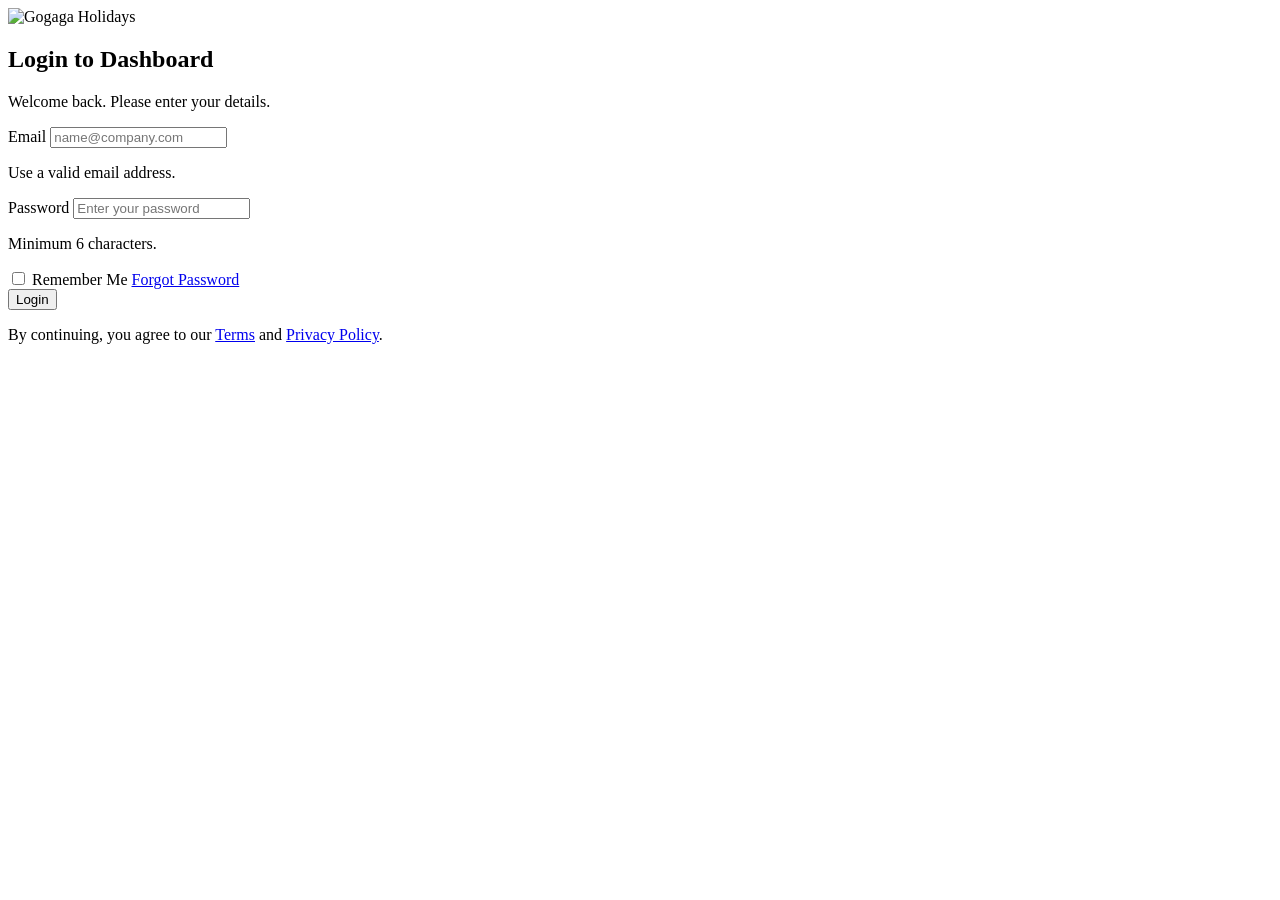
==== login.html @ 2ec3807f "Add files via upload" ====
<!doctype html>
<html lang="en">
  <head>
    <meta charset="utf-8" />
    <meta name="viewport" content="width=device-width, initial-scale=1" />
    <title>Gogaga Holidays | Login</title>
    <meta name="description" content="Login to Holiday Package Booking System dashboard." />
    <link rel="preconnect" href="https://fonts.googleapis.com" />
    <link rel="preconnect" href="https://fonts.gstatic.com" crossorigin />
    <link
      href="https://fonts.googleapis.com/css2?family=Inter:wght@400;500;600;700&display=swap"
      rel="stylesheet"
    />
    <link rel="stylesheet" href="./css/style.css" />
  </head>
  <body class="page page--auth">
    <main class="auth">
      <section class="auth__card" aria-label="Login">
        <div class="auth__brand">
          <img class="brand__logo" src="./assets/logo.png" alt="Gogaga Holidays" />
        </div>

        <header class="auth__header">
          <h1 class="auth__title">Login to Dashboard</h1>
          <p class="auth__subtitle">Welcome back. Please enter your details.</p>
        </header>

        <form class="form" id="loginForm" novalidate>
          <div class="form__field">
            <label class="form__label" for="email">Email</label>
            <input
              class="form__input"
              id="email"
              name="email"
              type="email"
              placeholder="name@company.com"
              autocomplete="email"
              required
            />
            <p class="form__hint" id="emailHint">Use a valid email address.</p>
          </div>

          <div class="form__field">
            <label class="form__label" for="password">Password</label>
            <input
              class="form__input"
              id="password"
              name="password"
              type="password"
              placeholder="Enter your password"
              autocomplete="current-password"
              minlength="6"
              required
            />
            <p class="form__hint">Minimum 6 characters.</p>
          </div>

          <div class="form__row">
            <label class="check">
              <input class="check__input" type="checkbox" id="rememberMe" />
              <span class="check__box" aria-hidden="true"></span>
              <span class="check__label">Remember Me</span>
            </label>

            <a class="link link--muted" href="#" aria-label="Forgot password">Forgot Password</a>
          </div>

          <button class="btn btn--primary btn--block" type="submit">Login</button>

          <p class="auth__fineprint">
            By continuing, you agree to our <a class="link" href="#">Terms</a> and
            <a class="link" href="#">Privacy Policy</a>.
          </p>
        </form>
      </section>
    </main>

    <script src="./js/script.js" defer></script>
  </body>
</html>
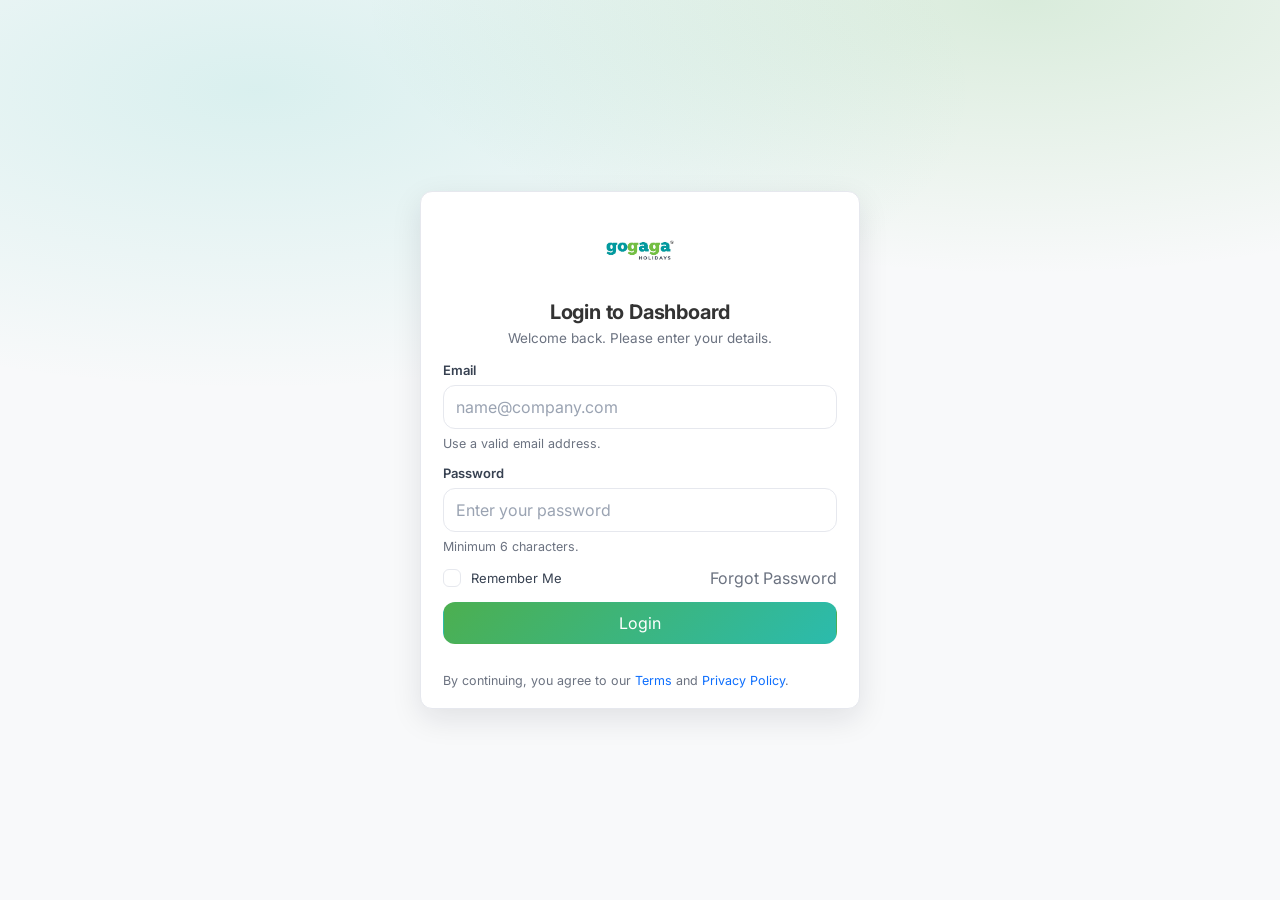
==== commit f7a381e9: "Add files via upload" ====
--- a/login.html
+++ b/login.html
@@ -1,80 +1,65 @@
-<!doctype html>
-<html lang="en">
-  <head>
-    <meta charset="utf-8" />
-    <meta name="viewport" content="width=device-width, initial-scale=1" />
-    <title>Gogaga Holidays | Login</title>
-    <meta name="description" content="Login to Holiday Package Booking System dashboard." />
-    <link rel="preconnect" href="https://fonts.googleapis.com" />
-    <link rel="preconnect" href="https://fonts.gstatic.com" crossorigin />
-    <link
-      href="https://fonts.googleapis.com/css2?family=Inter:wght@400;500;600;700&display=swap"
-      rel="stylesheet"
-    />
-    <link rel="stylesheet" href="./css/style.css" />
-  </head>
-  <body class="page page--auth">
-    <main class="auth">
-      <section class="auth__card" aria-label="Login">
-        <div class="auth__brand">
-          <img class="brand__logo" src="./assets/logo.png" alt="Gogaga Holidays" />
-        </div>
+<!doctype html> 
+<html lang="en"> 
+<head> 
+<meta charset="utf-8" /> 
+<meta name="viewport" content="width=device-width, initial-scale=1" /> 
+<title>Gogaga Holidays | Login</title> 
+<meta name="description" content="Login to Holiday Package Booking System dashboard." /> 
+<link rel="preconnect" href="https://fonts.googleapis.com" /> 
+<link rel="preconnect" href="https://fonts.gstatic.com" crossorigin /> 
+<link href="https://fonts.googleapis.com/css2?family=Inter:wght@400;500;600;700&display=swap" rel="stylesheet" /> 
+<link rel="stylesheet" href="./css/style.css" /> 
+</head> 
 
-        <header class="auth__header">
-          <h1 class="auth__title">Login to Dashboard</h1>
-          <p class="auth__subtitle">Welcome back. Please enter your details.</p>
-        </header>
+<body class="page page--auth"> 
+<main class="auth"> 
+<section class="auth__card" aria-label="Login"> 
 
-        <form class="form" id="loginForm" novalidate>
-          <div class="form__field">
-            <label class="form__label" for="email">Email</label>
-            <input
-              class="form__input"
-              id="email"
-              name="email"
-              type="email"
-              placeholder="name@company.com"
-              autocomplete="email"
-              required
-            />
-            <p class="form__hint" id="emailHint">Use a valid email address.</p>
-          </div>
+<div class="auth__brand"> 
+<img class="brand__logo" src="./assets/logo.png" alt="Gogaga Holidays" /> 
+</div> 
 
-          <div class="form__field">
-            <label class="form__label" for="password">Password</label>
-            <input
-              class="form__input"
-              id="password"
-              name="password"
-              type="password"
-              placeholder="Enter your password"
-              autocomplete="current-password"
-              minlength="6"
-              required
-            />
-            <p class="form__hint">Minimum 6 characters.</p>
-          </div>
+<header class="auth__header"> 
+<h1 class="auth__title">Login to Dashboard</h1> 
+<p class="auth__subtitle">Welcome back. Please enter your details.</p> 
+</header> 
 
-          <div class="form__row">
-            <label class="check">
-              <input class="check__input" type="checkbox" id="rememberMe" />
-              <span class="check__box" aria-hidden="true"></span>
-              <span class="check__label">Remember Me</span>
-            </label>
+<form class="form" id="loginForm" novalidate> 
 
-            <a class="link link--muted" href="#" aria-label="Forgot password">Forgot Password</a>
-          </div>
+<div class="form__field"> 
+<label class="form__label" for="email">Email</label> 
+<input class="form__input" id="email" name="email" type="email" placeholder="name@company.com" autocomplete="email" required /> 
+<p class="form__hint" id="emailHint">Use a valid email address.</p> 
+</div> 
 
-          <button class="btn btn--primary btn--block" type="submit">Login</button>
+<div class="form__field"> 
+<label class="form__label" for="password">Password</label> 
+<input class="form__input" id="password" name="password" type="password" placeholder="Enter your password" autocomplete="current-password" minlength="6" required /> 
+<p class="form__hint">Minimum 6 characters.</p> 
+</div> 
 
-          <p class="auth__fineprint">
-            By continuing, you agree to our <a class="link" href="#">Terms</a> and
-            <a class="link" href="#">Privacy Policy</a>.
-          </p>
-        </form>
-      </section>
-    </main>
+<div class="form__row"> 
+<label class="check"> 
+<input class="check__input" type="checkbox" id="rememberMe" /> 
+<span class="check__box" aria-hidden="true"></span> 
+<span class="check__label">Remember Me</span> 
+</label> 
 
-    <script src="./js/script.js" defer></script>
-  </body>
-</html>
+<a class="link link--muted" href="#" aria-label="Forgot password">Forgot Password</a> 
+</div> 
+
+<button class="btn btn--primary btn--block" type="submit">Login</button> 
+
+<p class="auth__fineprint"> 
+By continuing, you agree to our <a class="link" href="#">Terms</a> and 
+<a class="link" href="#">Privacy Policy</a>. 
+</p> 
+
+</form> 
+</section> 
+</main> 
+
+<script src="./js/script.js" defer></script> 
+
+</body> 
+</html>
--- a/css/style.css
+++ b/css/style.css
@@ -0,0 +1,940 @@
+:root{
+  --primary:#4CAF50;
+  --teal:#2BBBAD;
+  --bg:#F8F9FA;
+  --text:#333333;
+  --accent:#0D6EFD;
+  --danger:#DC3545;
+  --card:#ffffff;
+  --muted:#6B7280;
+  --border:#E6E8EE;
+  --shadow:0 10px 30px rgba(17,24,39,.10);
+  --shadow-sm:0 8px 20px rgba(17,24,39,.08);
+  --radius:12px;
+  --radius-sm:10px;
+  --ring:0 0 0 3px rgba(13,110,253,.18);
+}
+
+*{box-sizing:border-box}
+html,body{height:100%}
+body{
+  margin:0;
+  font-family:Inter,system-ui,-apple-system,Segoe UI,Roboto,Arial,sans-serif;
+  color:var(--text);
+  background:var(--bg);
+}
+
+img{max-width:100%;display:block}
+button,input,select{font:inherit}
+
+.skip-link{
+  position:absolute;
+  left:-999px;
+  top:10px;
+  background:var(--card);
+  padding:10px 12px;
+  border-radius:10px;
+  box-shadow:var(--shadow-sm);
+  border:1px solid var(--border);
+  z-index:9999;
+}
+.skip-link:focus{left:12px;outline:none;box-shadow:var(--shadow-sm),var(--ring)}
+
+/* Utilities */
+.link{color:var(--accent);text-decoration:none}
+.link:hover{text-decoration:underline}
+.link--muted{color:var(--muted)}
+.badge{
+  position:absolute;
+  right:10px;
+  top:10px;
+  width:8px;
+  height:8px;
+  border-radius:99px;
+  background:var(--danger);
+  box-shadow:0 0 0 2px var(--bg);
+}
+
+/* Buttons */
+.btn{
+  border:1px solid transparent;
+  background:var(--card);
+  color:var(--text);
+  padding:10px 14px;
+  border-radius:12px;
+  cursor:pointer;
+  transition:transform .15s ease,box-shadow .3s ease,background .3s ease,border-color .3s ease;
+  box-shadow:none;
+}
+.btn[disabled]{opacity:.65;cursor:not-allowed;transform:none}
+.btn__text{display:inline-block}
+.spinner{
+  display:none;
+  width:16px;height:16px;
+  border-radius:999px;
+  border:2px solid rgba(255,255,255,.45);
+  border-top-color:#fff;
+  margin-left:10px;
+  animation:spin .8s linear infinite;
+}
+.btn.is-loading .spinner{display:inline-block}
+.btn.is-loading .btn__text{opacity:.9}
+@keyframes spin{to{transform:rotate(360deg)}}
+.btn:active{transform:translateY(1px)}
+.btn:focus{outline:none;box-shadow:var(--ring)}
+.btn--block{width:100%}
+.btn--primary{background:linear-gradient(135deg,var(--primary),var(--teal));color:#fff}
+.btn--primary:hover{box-shadow:0 12px 28px rgba(76,175,80,.20)}
+.btn--accent{background:var(--accent);color:#fff}
+.btn--accent:hover{box-shadow:0 12px 28px rgba(13,110,253,.20)}
+.btn--search{
+  width:44px;
+  height:44px;
+  padding:0;
+  display:grid;
+  place-items:center;
+}
+
+.icon-btn{
+  position:relative;
+  width:42px;
+  height:42px;
+  border-radius:12px;
+  border:1px solid var(--border);
+  background:var(--card);
+  cursor:pointer;
+  display:grid;
+  place-items:center;
+  transition:background .3s ease,box-shadow .3s ease,transform .15s ease;
+}
+.icon-btn:hover{background:#F2F4F7;box-shadow:var(--shadow-sm)}
+.icon-btn:active{transform:translateY(1px)}
+.icon-btn:focus{outline:none;box-shadow:var(--ring)}
+
+/* Brand */
+.brand__logo{
+  height:56px;
+  width:auto;
+  max-width:100%;
+  object-fit:contain;
+}
+.brand--sidebar{
+  display:flex;
+  align-items:center;
+  gap:10px;
+  min-width:0;
+  justify-content:center;
+  width:100%;
+}
+.brand--sidebar .brand__logo{height:80px}
+.auth__brand .brand__logo{height:72px}
+
+/* Auth */
+.page--auth{
+  background:
+    radial-gradient(1200px 500px at 20% 10%, rgba(43,187,173,.15), transparent 60%),
+    radial-gradient(1200px 500px at 80% 0%, rgba(76,175,80,.18), transparent 55%),
+    var(--bg);
+}
+.auth{
+  min-height:100vh;
+  display:grid;
+  place-items:center;
+  padding:28px 16px;
+}
+.auth__card{
+  width:min(440px,100%);
+  background:var(--card);
+  border:1px solid var(--border);
+  border-radius:var(--radius);
+  padding:22px 22px 18px;
+  box-shadow:var(--shadow);
+}
+.auth__brand{
+  display:flex;
+  justify-content:center;
+  margin-bottom:14px;
+}
+.auth__header{text-align:center;margin-bottom:16px}
+.auth__title{margin:0;font-size:20px;letter-spacing:-.01em}
+.auth__subtitle{margin:6px 0 0;color:var(--muted);font-size:13.5px}
+.auth__fineprint{margin:14px 0 0;color:var(--muted);font-size:12.5px;line-height:1.45}
+
+/* Forms */
+.form{display:grid;gap:14px}
+.form--compact{gap:12px}
+.form__field{display:grid;gap:7px}
+.form__label{font-size:13px;color:#374151;font-weight:600}
+.form__input{
+  width:100%;
+  padding:11px 12px;
+  border-radius:12px;
+  border:1px solid var(--border);
+  background:#fff;
+  transition:border-color .3s ease,box-shadow .3s ease,transform .15s ease;
+}
+.form__input::placeholder{color:#9AA3B2}
+.form__input:focus{
+  outline:none;
+  border-color:rgba(13,110,253,.55);
+  box-shadow:var(--ring);
+}
+.form__hint{margin:0;color:var(--muted);font-size:12.5px}
+.form__row{
+  display:flex;
+  justify-content:space-between;
+  align-items:center;
+  gap:10px;
+}
+.check{
+  display:flex;
+  align-items:center;
+  gap:10px;
+  cursor:pointer;
+  user-select:none;
+}
+.check__input{
+  position:absolute;
+  opacity:0;
+  pointer-events:none;
+}
+.check__box{
+  width:18px;
+  height:18px;
+  border-radius:6px;
+  border:1px solid var(--border);
+  background:#fff;
+  display:grid;
+  place-items:center;
+  transition:background .3s ease,border-color .3s ease,box-shadow .3s ease;
+}
+.check__box::after{
+  content:"";
+  width:8px;
+  height:8px;
+  border-radius:3px;
+  background:#fff;
+  transform:scale(0);
+  transition:transform .2s ease;
+}
+.check__input:focus + .check__box{box-shadow:var(--ring)}
+.check__input:checked + .check__box{
+  background:var(--accent);
+  border-color:rgba(13,110,253,.55);
+}
+.check__input:checked + .check__box::after{transform:scale(1)}
+.check__label{font-size:13px;color:#374151}
+.check--small .check__label{font-size:12.5px}
+
+/* Dashboard layout */
+.app{
+  min-height:100vh;
+  display:grid;
+  grid-template-columns:280px 1fr;
+}
+.sidebar{
+  position:sticky;
+  top:0;
+  height:100vh;
+  background:var(--card);
+  border-right:1px solid var(--border);
+  padding:16px 14px;
+  display:flex;
+  flex-direction:column;
+  gap:14px;
+}
+.sidebar__top{
+  position:relative;
+  display:flex;
+  align-items:center;
+  justify-content:center;
+  gap:10px;
+}
+.sidebar__top .brand--sidebar{margin:0 auto}
+.sidebar__close{
+  position:absolute;
+  right:0;
+  top:0;
+  display:none;
+}
+.sidebar__close{display:none}
+.sidebar__nav{
+  display:grid;
+  gap:6px;
+  padding-top:4px;
+}
+.nav-item{
+  display:flex;
+  align-items:center;
+  gap:10px;
+  padding:10px 12px;
+  border-radius:12px;
+  text-decoration:none;
+  color:#111827;
+  border:1px solid transparent;
+  transition:background .3s ease,border-color .3s ease,transform .15s ease;
+}
+.nav-item:hover{background:#F2F4F7;border-color:#EEF0F5}
+.nav-item:active{transform:translateY(1px)}
+.nav-item.is-active{
+  background:linear-gradient(135deg, rgba(76,175,80,.15), rgba(43,187,173,.12));
+  border-color:rgba(43,187,173,.28);
+}
+.nav-item__icon{width:18px;display:inline-grid;place-items:center;opacity:.9}
+.nav-item__label{font-weight:600;font-size:13.5px}
+.sidebar__footer{margin-top:auto}
+.mini-card{
+  border:1px solid var(--border);
+  background:linear-gradient(180deg, #fff, #FBFCFD);
+  border-radius:var(--radius);
+  padding:12px 12px;
+}
+.mini-card__title{margin:0;font-weight:700;font-size:12px;color:#0f172a}
+.mini-card__text{margin:6px 0 0;color:var(--muted);font-size:12.5px;line-height:1.4}
+
+.overlay{
+  display:none;
+  position:fixed;
+  inset:0;
+  background:rgba(17,24,39,.45);
+  backdrop-filter:blur(3px);
+  z-index:40;
+}
+
+.content{
+  display:flex;
+  flex-direction:column;
+  min-width:0;
+}
+.topbar{
+  position:sticky;
+  top:0;
+  z-index:30;
+  background:rgba(248,249,250,.85);
+  backdrop-filter:blur(12px);
+  border-bottom:1px solid rgba(230,232,238,.75);
+  padding:14px 18px;
+  display:flex;
+  align-items:center;
+  justify-content:space-between;
+  gap:14px;
+}
+.topbar__left{display:flex;align-items:center;gap:12px;min-width:0}
+.topbar__title{min-width:0}
+.topbar__heading{margin:0;font-size:16px;letter-spacing:-.01em}
+.topbar__subheading{margin:2px 0 0;color:var(--muted);font-size:12.5px}
+.topbar__right{display:flex;align-items:center;gap:10px}
+.profile{
+  display:flex;
+  align-items:center;
+  gap:10px;
+  padding:6px 10px;
+  border-radius:12px;
+  border:1px solid var(--border);
+  background:var(--card);
+  cursor:pointer;
+  transition:box-shadow .3s ease,background .3s ease;
+}
+.profile:hover{box-shadow:var(--shadow-sm)}
+.profile:focus{outline:none;box-shadow:var(--ring)}
+.avatar{
+  width:34px;
+  height:34px;
+  border-radius:12px;
+  background:linear-gradient(135deg, rgba(13,110,253,.20), rgba(43,187,173,.18));
+  display:grid;
+  place-items:center;
+  font-weight:800;
+  color:#0f172a;
+  font-size:12.5px;
+}
+.profile__meta{line-height:1.1}
+.profile__name{margin:0;font-weight:700;font-size:13px}
+.profile__role{margin:3px 0 0;color:var(--muted);font-size:12px}
+
+.main{
+  padding:18px;
+  display:grid;
+  gap:16px;
+}
+
+/* Cards, Tabs, Filters */
+.card{
+  background:var(--card);
+  border:1px solid var(--border);
+  border-radius:var(--radius);
+  box-shadow:var(--shadow-sm);
+}
+.card--flush{padding:14px}
+
+.tabs{
+  display:flex;
+  gap:10px;
+  padding:8px;
+  background:#F3F5F8;
+  border:1px solid #ECEFF5;
+  border-radius:14px;
+}
+.tabs__tab{
+  flex:0 0 auto;
+  border:1px solid transparent;
+  background:transparent;
+  padding:10px 12px;
+  border-radius:12px;
+  font-weight:700;
+  font-size:13px;
+  color:#0f172a;
+  cursor:pointer;
+  transition:background .3s ease,box-shadow .3s ease,border-color .3s ease;
+}
+.tabs__tab:hover{background:#FFFFFF;border-color:#EEF0F5}
+.tabs__tab:focus{outline:none;box-shadow:var(--ring)}
+.tabs__tab.is-active{
+  background:#0f172a;
+  color:#fff;
+  box-shadow:0 10px 18px rgba(15,23,42,.20);
+}
+
+.subtabs{
+  display:flex;
+  gap:12px;
+  padding:10px 2px 2px;
+}
+.subtabs__tab{
+  border:none;
+  background:transparent;
+  padding:8px 2px;
+  font-weight:700;
+  font-size:13px;
+  color:#0f172a;
+  opacity:.75;
+  cursor:pointer;
+  border-bottom:2px solid transparent;
+  transition:opacity .3s ease,border-color .3s ease,color .3s ease;
+}
+.subtabs__tab:hover{opacity:1}
+.subtabs__tab.is-active{
+  opacity:1;
+  color:var(--accent);
+  border-bottom-color:rgba(13,110,253,.8);
+}
+
+.filters{margin-top:10px}
+.filters__grid{
+  display:grid;
+  grid-template-columns:1fr 1fr 1fr .7fr .7fr 1.2fr 1.35fr auto;
+  gap:12px;
+  align-items:end;
+}
+.field{display:grid;gap:8px;min-width:0}
+.field__label{font-size:12.5px;color:var(--muted);font-weight:700}
+.field__input{
+  width:100%;
+  padding:10px 12px;
+  border-radius:12px;
+  border:1px solid var(--border);
+  background:#fff;
+  transition:border-color .3s ease,box-shadow .3s ease;
+}
+.field__input:focus{outline:none;border-color:rgba(13,110,253,.55);box-shadow:var(--ring)}
+
+.segmented{
+  display:flex;
+  gap:6px;
+  background:#F3F5F8;
+  border:1px solid #ECEFF5;
+  border-radius:14px;
+  padding:6px;
+}
+.segmented__btn{
+  border:1px solid transparent;
+  background:transparent;
+  padding:8px 10px;
+  border-radius:12px;
+  font-weight:800;
+  font-size:12.5px;
+  cursor:pointer;
+  color:#0f172a;
+  transition:background .3s ease,box-shadow .3s ease,border-color .3s ease;
+}
+.segmented__btn:hover{background:#fff;border-color:#EEF0F5}
+.segmented__btn.is-active{
+  background:linear-gradient(135deg, rgba(76,175,80,.18), rgba(43,187,173,.16));
+  border-color:rgba(43,187,173,.28);
+}
+.addon-row{display:flex;gap:12px;flex-wrap:wrap}
+
+/* Notice */
+.notice{
+  display:flex;
+  gap:12px;
+  align-items:flex-start;
+  padding:12px 14px;
+  border-radius:var(--radius);
+  border:1px solid rgba(13,110,253,.20);
+  background:linear-gradient(135deg, rgba(13,110,253,.08), rgba(43,187,173,.06));
+  box-shadow:var(--shadow-sm);
+}
+.notice__icon{
+  width:28px;height:28px;border-radius:10px;
+  display:grid;place-items:center;
+  background:#fff;
+  border:1px solid rgba(13,110,253,.20);
+  font-weight:900;
+  color:var(--accent);
+  flex:0 0 auto;
+}
+.notice__title{margin:0;font-weight:900;font-size:13px}
+.notice__text{margin:4px 0 0;color:var(--muted);font-size:12.5px;line-height:1.35}
+
+/* Results */
+.results{display:grid;gap:14px}
+.summary{
+  position:sticky;
+  top:78px;
+  z-index:20;
+  border:1px solid var(--border);
+  background:rgba(255,255,255,.9);
+  backdrop-filter:blur(10px);
+  border-radius:var(--radius);
+  padding:12px 14px;
+  box-shadow:var(--shadow-sm);
+  display:flex;
+  align-items:center;
+  justify-content:space-between;
+  gap:14px;
+}
+.summary__left{display:flex;align-items:center;gap:14px;min-width:0}
+.summary__divider{width:1px;height:32px;background:var(--border)}
+.summary__item{min-width:0}
+.summary__label{margin:0;color:var(--muted);font-size:12px;font-weight:700}
+.summary__value{margin:4px 0 0;font-size:13.5px;font-weight:600;color:#0f172a;white-space:nowrap;overflow:hidden;text-overflow:ellipsis}
+.summary__right{display:flex;align-items:center;gap:14px}
+.summary__pill{
+  padding:8px 10px;
+  border-radius:999px;
+  background:linear-gradient(135deg, rgba(13,110,253,.14), rgba(43,187,173,.12));
+  border:1px solid rgba(13,110,253,.22);
+  font-weight:800;
+  font-size:12px;
+  color:#0f172a;
+}
+.summary__value--price{color:var(--accent);font-size:16px;font-weight:900}
+
+.results__grid{
+  display:grid;
+  grid-template-columns:1fr 1fr;
+  gap:14px;
+}
+.panel{
+  background:var(--card);
+  border:1px solid var(--border);
+  border-radius:var(--radius);
+  box-shadow:var(--shadow-sm);
+  min-width:0;
+  overflow:hidden;
+}
+.panel__body{padding:12px 14px}
+
+.pageview{display:none}
+.pageview.is-active{display:block}
+
+/* Overview */
+.overview{display:grid;gap:14px}
+.overview__header{display:flex;align-items:flex-end;justify-content:space-between;gap:10px}
+.overview__title{margin:0;font-size:16px;letter-spacing:-.01em}
+.overview__subtitle{margin:4px 0 0;color:var(--muted);font-size:12.5px}
+.overview__grid{
+  display:grid;
+  grid-template-columns:repeat(4, minmax(0, 1fr));
+  gap:12px;
+}
+.stat{
+  border:1px solid #E8ECF3;
+  background:linear-gradient(180deg,#fff,#FCFDFE);
+  border-radius:var(--radius);
+  padding:12px;
+  box-shadow:var(--shadow-sm);
+}
+.stat__k{margin:0;color:var(--muted);font-size:12px;font-weight:900}
+.stat__v{margin:7px 0 0;font-size:18px;font-weight:950;color:#0f172a}
+.stat__sub{margin:5px 0 0;color:var(--muted);font-size:12.5px}
+.overview__split{
+  display:grid;
+  grid-template-columns:1.1fr .9fr;
+  gap:14px;
+}
+.chart{width:100%;height:220px;display:block}
+
+/* Tables / toolbars */
+.toolbar{
+  display:flex;
+  align-items:center;
+  justify-content:space-between;
+  gap:10px;
+  flex-wrap:wrap;
+  margin-bottom:12px;
+}
+.toolbar__left,.toolbar__right{display:flex;gap:10px;align-items:center;flex-wrap:wrap}
+.input{
+  border:1px solid var(--border);
+  border-radius:12px;
+  padding:10px 12px;
+  background:#fff;
+  min-width:220px;
+}
+.select{
+  border:1px solid var(--border);
+  border-radius:12px;
+  padding:10px 12px;
+  background:#fff;
+}
+.table-wrap{
+  border:1px solid var(--border);
+  border-radius:var(--radius);
+  overflow:auto;
+  background:#fff;
+}
+table{border-collapse:collapse;width:100%;min-width:760px}
+th,td{padding:12px 12px;border-bottom:1px solid #EEF0F5;text-align:left;font-size:13px}
+th{color:#0f172a;font-weight:950;background:#FBFCFE;position:sticky;top:0}
+td{color:#111827}
+.row--converted{background:rgba(76,175,80,.07)}
+.tag{
+  display:inline-flex;
+  align-items:center;
+  gap:6px;
+  padding:6px 10px;
+  border-radius:999px;
+  font-size:12px;
+  font-weight:900;
+  border:1px solid #E7EBF2;
+  background:#F6F8FB;
+}
+.tag--new{background:rgba(13,110,253,.10);border-color:rgba(13,110,253,.22)}
+.tag--contacted{background:rgba(43,187,173,.10);border-color:rgba(43,187,173,.22)}
+.tag--converted{background:rgba(76,175,80,.12);border-color:rgba(76,175,80,.22)}
+.tag--lost{background:rgba(220,53,69,.10);border-color:rgba(220,53,69,.20)}
+.actions{display:flex;gap:8px;flex-wrap:wrap}
+.btn--sm{padding:8px 10px;border-radius:10px;font-weight:900;font-size:12.5px}
+
+@media (max-width: 1100px){
+  .overview__grid{grid-template-columns:repeat(2, minmax(0, 1fr))}
+  .overview__split{grid-template-columns:1fr}
+}
+.panel__header{
+  padding:12px 14px;
+  border-bottom:1px solid var(--border);
+  display:flex;
+  align-items:baseline;
+  justify-content:space-between;
+  gap:10px;
+}
+.panel__title{margin:0;font-size:14px;letter-spacing:-.01em}
+.panel__meta{margin:0;color:var(--muted);font-size:12.5px}
+
+.flight-list{
+  padding:12px;
+  display:grid;
+  gap:10px;
+  max-height:calc(100vh - 320px);
+  overflow:auto;
+}
+.flight-card{
+  border:1px solid #E8ECF3;
+  background:linear-gradient(180deg,#fff,#FCFDFE);
+  border-radius:var(--radius);
+  padding:12px;
+  display:grid;
+  gap:10px;
+  transition:transform .15s ease,box-shadow .3s ease,border-color .3s ease;
+  cursor:pointer;
+}
+.flight-card:hover{transform:translateY(-1px);box-shadow:var(--shadow-sm);border-color:rgba(13,110,253,.22)}
+.flight-card.is-selected{
+  border-color:rgba(13,110,253,.45);
+  box-shadow:var(--shadow-sm),0 0 0 3px rgba(13,110,253,.10);
+}
+.flight-card.is-best{
+  border-color:rgba(76,175,80,.45);
+  box-shadow:var(--shadow-sm),0 0 0 3px rgba(76,175,80,.10);
+}
+.flight-card__top{
+  display:flex;
+  align-items:center;
+  justify-content:space-between;
+  gap:10px;
+}
+.airline{
+  display:flex;
+  align-items:center;
+  gap:10px;
+  min-width:0;
+}
+.airline__logo{
+  width:34px;
+  height:34px;
+  border-radius:12px;
+  display:grid;
+  place-items:center;
+  font-weight:900;
+  color:#0f172a;
+  background:linear-gradient(135deg, rgba(76,175,80,.18), rgba(43,187,173,.15));
+  border:1px solid rgba(43,187,173,.25);
+  flex:0 0 auto;
+}
+.airline__name{margin:0;font-weight:900;font-size:13px;white-space:nowrap;overflow:hidden;text-overflow:ellipsis}
+.airline__code{margin:2px 0 0;color:var(--muted);font-size:12px}
+.price{
+  text-align:right;
+  flex:0 0 auto;
+}
+.price__label{margin:0;color:var(--muted);font-size:12px;font-weight:700}
+.price__value{margin:3px 0 0;font-size:16px;font-weight:900;color:#0f172a}
+
+.flight-card__grid{
+  display:grid;
+  grid-template-columns:1fr auto 1fr;
+  align-items:center;
+  gap:10px;
+}
+.time--right{text-align:right}
+.time{
+  display:grid;
+  gap:3px;
+}
+.time__main{font-weight:900;font-size:15px;color:#0f172a}
+.time__sub{color:var(--muted);font-size:12px;font-weight:700}
+.route{
+  display:grid;
+  justify-items:center;
+  gap:4px;
+}
+.route__line{
+  width:100%;
+  height:2px;
+  background:linear-gradient(90deg, rgba(13,110,253,.25), rgba(43,187,173,.25));
+  border-radius:99px;
+  position:relative;
+}
+.route__line::before,
+.route__line::after{
+  content:"";
+  position:absolute;
+  top:50%;
+  width:8px;height:8px;border-radius:99px;
+  background:#fff;border:2px solid rgba(13,110,253,.40);
+  transform:translateY(-50%);
+}
+.route__line::before{left:0}
+.route__line::after{right:0;border-color:rgba(43,187,173,.45)}
+.route__meta{color:var(--muted);font-size:12px;font-weight:700}
+
+.chips{display:flex;flex-wrap:wrap;gap:8px}
+.chip{
+  padding:6px 10px;
+  border-radius:999px;
+  font-size:12px;
+  font-weight:800;
+  border:1px solid #E7EBF2;
+  background:#F6F8FB;
+  color:#0f172a;
+}
+.chip--good{border-color:rgba(76,175,80,.25);background:rgba(76,175,80,.10)}
+.chip--warn{border-color:rgba(13,110,253,.25);background:rgba(13,110,253,.10)}
+
+.flight-card__loading{
+  border:1px dashed #E3E7EF;
+  background:linear-gradient(90deg, #F6F8FB 0%, #FFFFFF 45%, #F6F8FB 90%);
+  background-size:200% 100%;
+  animation:shimmer 1.2s ease-in-out infinite;
+  cursor:default;
+}
+@keyframes shimmer{
+  0%{background-position:180% 0}
+  100%{background-position:-30% 0}
+}
+.flight-empty{
+  border:1px dashed #E3E7EF;
+  background:#FCFDFE;
+  border-radius:var(--radius);
+  padding:14px;
+  color:var(--muted);
+  font-weight:700;
+  font-size:13px;
+}
+
+/* Modals */
+.modal{
+  position:fixed;
+  inset:0;
+  display:none;
+  z-index:80;
+}
+.modal.is-open{display:block}
+.modal__backdrop{
+  position:absolute;
+  inset:0;
+  background:rgba(17,24,39,.55);
+  backdrop-filter:blur(4px);
+}
+.modal__dialog{
+  position:relative;
+  width:min(720px,92vw);
+  margin:clamp(18px, 6vh, 48px) auto;
+  background:var(--card);
+  border:1px solid var(--border);
+  border-radius:var(--radius);
+  box-shadow:var(--shadow);
+  overflow:hidden;
+}
+.modal__header{
+  padding:12px 14px;
+  border-bottom:1px solid var(--border);
+  display:flex;
+  align-items:center;
+  justify-content:space-between;
+  gap:10px;
+}
+.modal__title{margin:0;font-size:15px;letter-spacing:-.01em}
+.modal__body{padding:14px}
+.modal__footer{
+  padding:12px 14px;
+  border-top:1px solid var(--border);
+  display:flex;
+  gap:10px;
+  justify-content:flex-end;
+  flex-wrap:wrap;
+}
+
+.summary-grid{
+  display:grid;
+  grid-template-columns:1fr 1fr;
+  gap:12px;
+}
+.kv{
+  border:1px solid #E8ECF3;
+  border-radius:var(--radius);
+  padding:12px;
+  background:linear-gradient(180deg,#fff,#FCFDFE);
+}
+.kv__k{margin:0;color:var(--muted);font-size:12px;font-weight:800}
+.kv__v{margin:6px 0 0;font-weight:900;color:#0f172a;font-size:13.5px;line-height:1.3}
+.kv__v--price{color:var(--accent);font-size:16px}
+.pill-row{display:flex;gap:8px;flex-wrap:wrap;margin-top:10px}
+
+.pay-methods{
+  display:flex;
+  gap:8px;
+  flex-wrap:wrap;
+  margin-bottom:12px;
+}
+.pay-methods__btn{
+  border:1px solid #E7EBF2;
+  background:#F6F8FB;
+  padding:10px 12px;
+  border-radius:12px;
+  font-weight:900;
+  cursor:pointer;
+  transition:background .3s ease,border-color .3s ease,box-shadow .3s ease;
+}
+.pay-methods__btn:hover{background:#fff}
+.pay-methods__btn.is-active{
+  border-color:rgba(13,110,253,.35);
+  background:rgba(13,110,253,.10);
+}
+.pay-panels{display:grid;gap:10px}
+.pay-panel{display:none}
+.pay-panel.is-active{display:block}
+.pay-hint{
+  border:1px dashed #E3E7EF;
+  background:#FCFDFE;
+  border-radius:var(--radius);
+  padding:12px;
+}
+.pay-hint__title{margin:0;font-weight:900;font-size:13px}
+.pay-hint__text{margin:6px 0 0;color:var(--muted);font-size:12.5px}
+.pay-summary{
+  margin-top:12px;
+  display:flex;
+  align-items:baseline;
+  justify-content:space-between;
+  gap:10px;
+  padding:10px 12px;
+  border-radius:14px;
+  border:1px solid rgba(13,110,253,.20);
+  background:linear-gradient(135deg, rgba(13,110,253,.08), rgba(43,187,173,.06));
+}
+.pay-summary__label{margin:0;color:var(--muted);font-size:12px;font-weight:900}
+.pay-summary__value{margin:0;font-weight:950;color:#0f172a;font-size:16px}
+
+/* Toast */
+.toast-stack{
+  position:fixed;
+  top:14px;
+  right:14px;
+  display:grid;
+  gap:10px;
+  z-index:90;
+  width:min(360px, calc(100vw - 28px));
+}
+.toast{
+  border:1px solid var(--border);
+  background:rgba(255,255,255,.92);
+  backdrop-filter:blur(10px);
+  border-radius:var(--radius);
+  box-shadow:var(--shadow-sm);
+  padding:12px 12px;
+}
+.toast__title{margin:0;font-weight:950;font-size:13px}
+.toast__text{margin:5px 0 0;color:var(--muted);font-size:12.5px;line-height:1.35}
+
+@media (max-width: 520px){
+  .summary-grid{grid-template-columns:1fr}
+}
+
+.footer{padding:18px}
+.footer__text{margin:0;color:var(--muted);font-size:12.5px}
+
+/* Responsive */
+@media (max-width: 1100px){
+  .filters__grid{grid-template-columns:1fr 1fr 1fr 1fr;align-items:stretch}
+  .results__grid{grid-template-columns:1fr}
+  .flight-list{max-height:unset}
+}
+
+@media (max-width: 860px){
+  .app{grid-template-columns:1fr}
+  .sidebar{
+    position:fixed;
+    left:0;
+    top:0;
+    bottom:0;
+    width:min(300px,86vw);
+    transform:translateX(-110%);
+    transition:transform .3s ease;
+    z-index:50;
+    box-shadow:var(--shadow);
+  }
+  body.is-sidebar-open .sidebar{transform:translateX(0)}
+  body.is-sidebar-open .overlay{display:block}
+  .sidebar__close{display:grid}
+  .topbar{padding:12px 14px}
+  .summary{top:70px;flex-direction:column;align-items:flex-start}
+  .summary__right{width:100%;justify-content:space-between}
+  .filters__grid{grid-template-columns:1fr 1fr;align-items:stretch}
+  .field--action{grid-column:2 / 3;justify-self:end}
+}
+
+@media (max-width: 520px){
+  .main{padding:14px}
+  .topbar__subheading{display:none}
+  .profile__meta{display:none}
+  .filters__grid{grid-template-columns:1fr}
+  .field--action{grid-column:auto;justify-self:stretch}
+  .btn--search{width:100%;height:44px}
+  .summary__left{flex-direction:column;align-items:flex-start}
+  .summary__divider{display:none}
+  .flight-card__grid{grid-template-columns:1fr}
+  .route{justify-items:start}
+}
